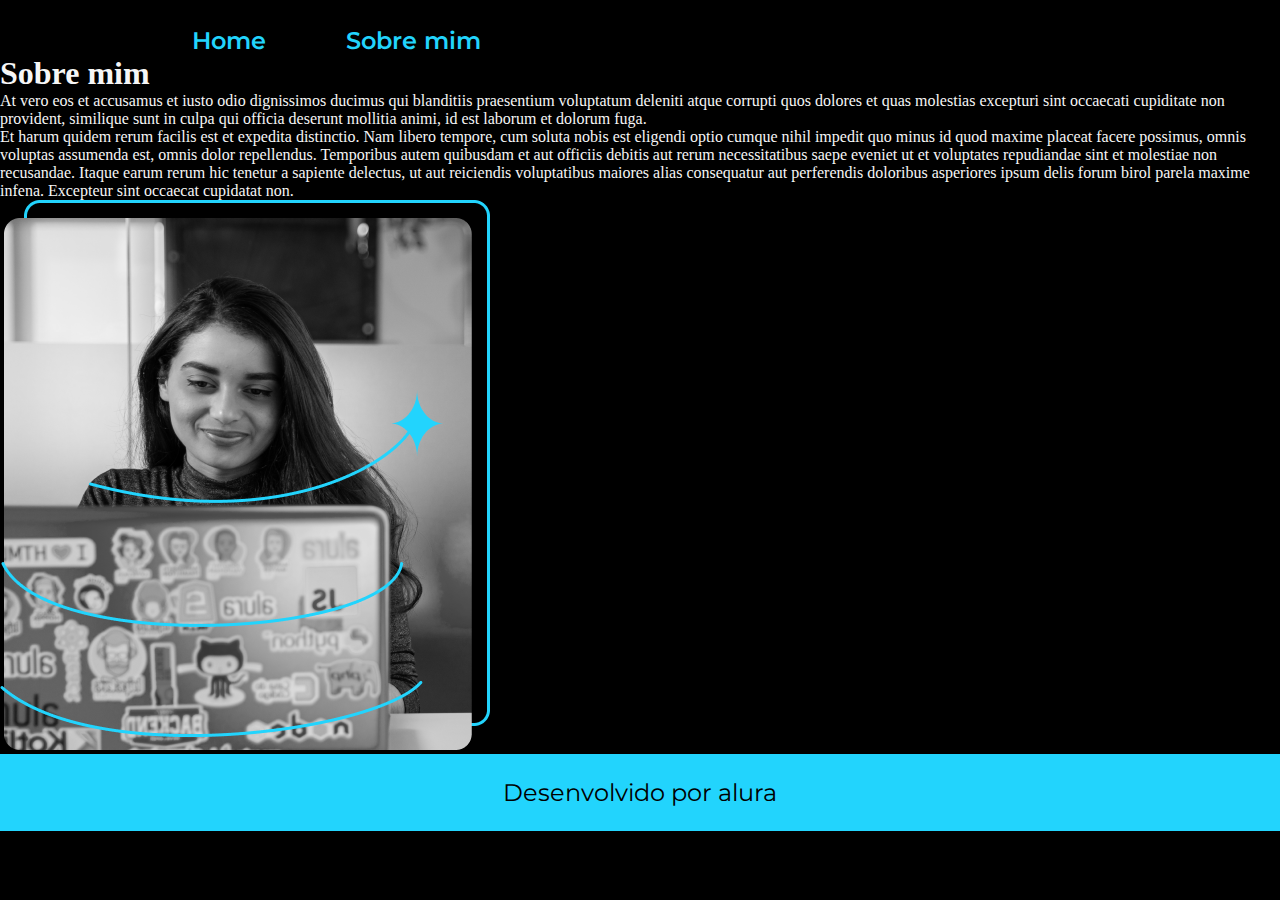
==== sobre-mim.html @ a54f47f4 "fcommit" ====
<!DOCTYPE html>
<html lang="pt-br">
<head>
    <meta charset="UTF-8">
    <meta http-equiv="X-UA-Compatible" content="IE=edge">
    <meta name="viewport" content="width=device-width, initial-scale=1.0">
    <link rel="stylesheet" href="./styles/style.css">
    <title>Sobre mim</title>
</head>
<body>
    <header class="cabecalho">
        <nav class="cabecalho__menu">
            <a href="./index.html" class="cabecalho__menu__link">Home</a>
            <a href="./sobre-mim.html" class="cabecalho__menu__link">Sobre mim</a>
        </nav>
    </header>
    <main>
        <section>
            <h1>Sobre mim</h1>
        </section>
            <p>At vero eos et accusamus et iusto odio dignissimos ducimus qui blanditiis praesentium voluptatum deleniti atque corrupti quos dolores et quas molestias excepturi sint occaecati cupiditate non provident, similique sunt in culpa qui officia deserunt mollitia animi, id est laborum et dolorum fuga.
            </p>
            
            <p>Et harum quidem rerum facilis est et expedita distinctio. Nam libero tempore, cum soluta nobis est eligendi optio cumque nihil impedit quo minus id quod maxime placeat facere possimus, omnis voluptas assumenda est, omnis dolor repellendus. Temporibus autem quibusdam et aut officiis debitis aut rerum necessitatibus saepe eveniet ut et voluptates repudiandae sint et molestiae non recusandae. Itaque earum rerum hic tenetur a sapiente delectus, ut aut reiciendis voluptatibus maiores alias consequatur aut perferendis doloribus asperiores ipsum delis forum birol parela maxime infena. Excepteur sint occaecat cupidatat non.</p>
        <img src=".//assets/Imagem.png" alt="Foto Programando">
    </main>
    <footer class="rodape">
        <p>Desenvolvido por alura</p>
    </footer>
</body>
</html>
---- styles/style.css ----
@import url('https://fonts.googleapis.com/css2?family=Krona+One&family=Montserrat:wght@400;600&display=swap');

*{
    margin: 0;
    padding: 0;
    text-decoration: none;
}
body{
    box-sizing: border-box;
    background-color: #000000;
}
.cabecalho{
    padding: 2% 0% 0% 15%;
}
.cabecalho__menu{
    display: flex;
    gap: 80px;
    flex-direction: row;
}
.cabecalho__menu__link{
    color: #22D4FD;
    font-family: 'Montserrat', sans-serif;
    font-size: 24px;
    font-weight: 600;
}
main{
    color: #f6f6f6;
}
main strong{
    color: #22D4FD;
}
.apresentacao{
    padding: 5% 15%;
    display: flex;
    align-items: center;
    justify-content: space-between;
}
.apresentacao__conteudo{
    width: 615px;
    display: flex;
    flex-direction: column;
    gap: 40px;
}
.apresentacao__conteudo__titulo{
    font-size: 36px;
    font-family: 'Krona One', sans-serif;
}
.apresentacao__conteudo__texto{
    font-size: 24px;
    font-family: 'Montserrat', sans-serif;
}
.apresentacao__links{
    display: flex;
    justify-content: space-between;
    flex-direction: column;
    align-items: center;
    gap: 32px;
}
.apresentacao__links__subtitle{
    font-family: 'Krona One', sans-serif;
    font-weight: 400;
    font-style: 24px;
}
.apresentacao__links__links{
    padding: 16px;
    border: 2px solid #22D4FD;
    border-radius: 8px;
    width: 378px;
    padding: 21.5px 0;
    color: #f6f6f6;
    text-decoration: none;
    text-align: center;
    font-size: 24px;
    font-family: 'Montserrat', sans-serif;
    font-weight: 600;
    display: flex;
    justify-content: center;
    gap: 16px;
}
.apresentacao__links__links:hover{
    background-color: #272727;
}
.rodape{
    color: #000000;
    background-color: #22D4FD;
    padding: 24px;
    text-align: center;
    font-family: 'Montserrat', sans-serif;
    font-size: 24px;
}
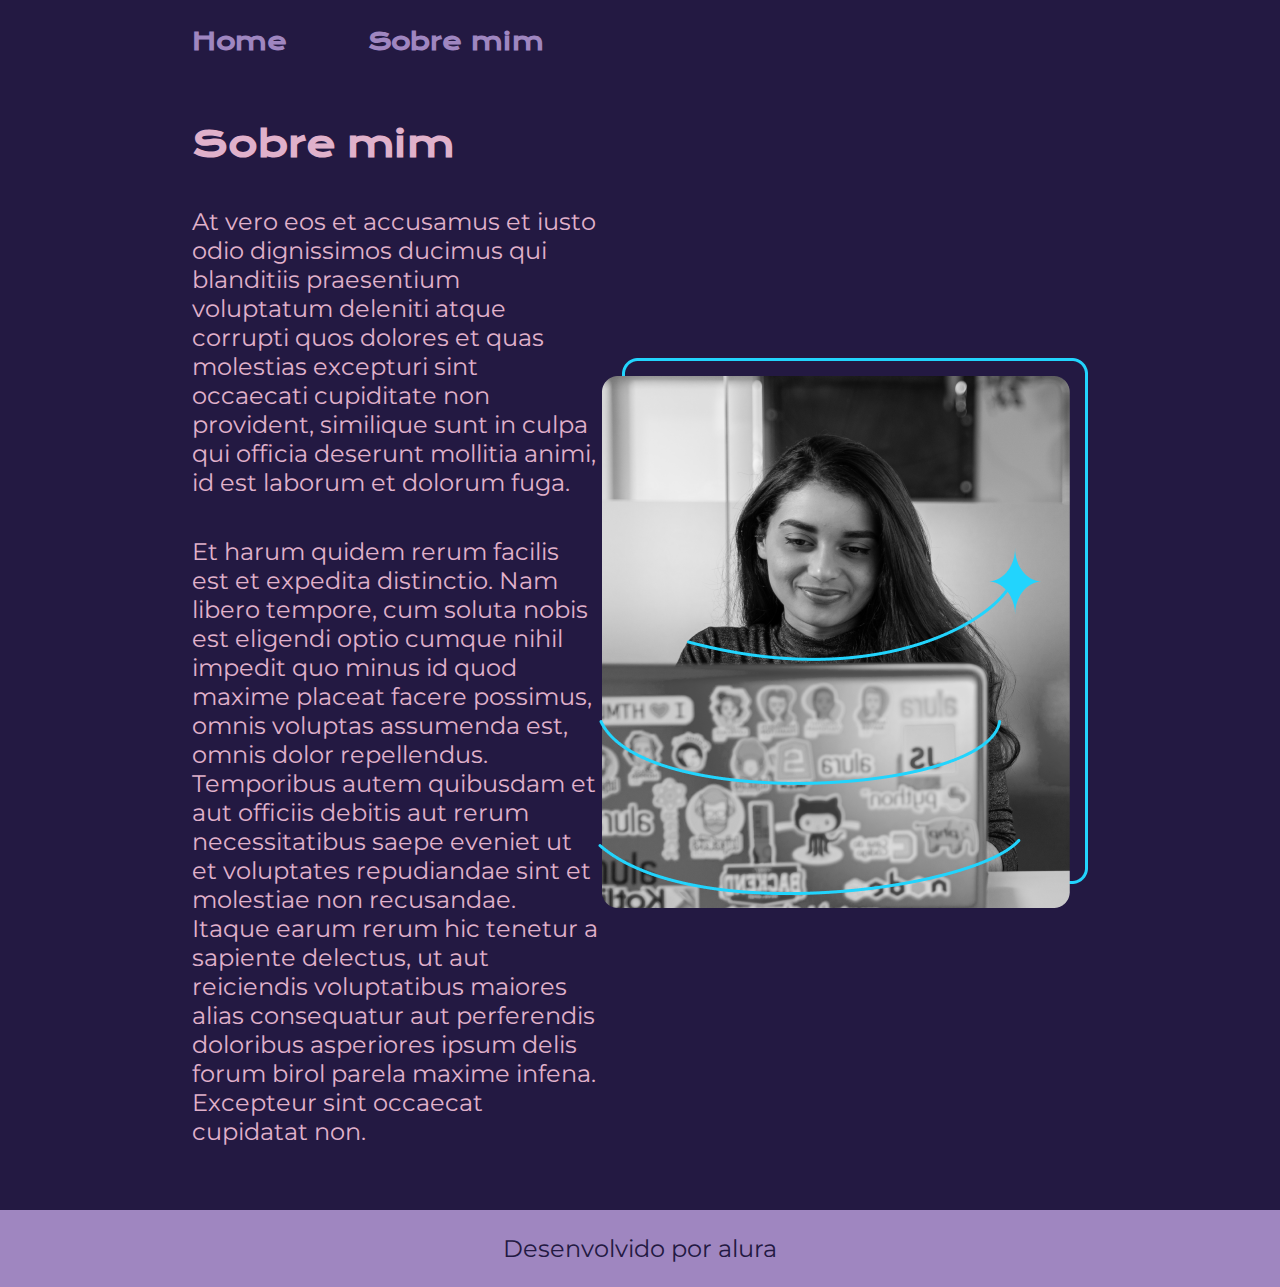
==== commit 408cbebd: "estilizando" ====
--- a/sobre-mim.html
+++ b/sobre-mim.html
@@ -14,14 +14,15 @@
             <a href="./sobre-mim.html" class="cabecalho__menu__link">Sobre mim</a>
         </nav>
     </header>
-    <main>
-        <section>
-            <h1>Sobre mim</h1>
-        </section>
-            <p>At vero eos et accusamus et iusto odio dignissimos ducimus qui blanditiis praesentium voluptatum deleniti atque corrupti quos dolores et quas molestias excepturi sint occaecati cupiditate non provident, similique sunt in culpa qui officia deserunt mollitia animi, id est laborum et dolorum fuga.
+    <main class="apresentacao">
+        <section class="apresentacao__conteudo">
+            <h1 class="apresentacao__conteudo__titulo">Sobre mim</h1>
+
+            <p class="apresentacao__conteudo__texto">At vero eos et accusamus et iusto odio dignissimos ducimus qui blanditiis praesentium voluptatum deleniti atque corrupti quos dolores et quas molestias excepturi sint occaecati cupiditate non provident, similique sunt in culpa qui officia deserunt mollitia animi, id est laborum et dolorum fuga.
             </p>
             
-            <p>Et harum quidem rerum facilis est et expedita distinctio. Nam libero tempore, cum soluta nobis est eligendi optio cumque nihil impedit quo minus id quod maxime placeat facere possimus, omnis voluptas assumenda est, omnis dolor repellendus. Temporibus autem quibusdam et aut officiis debitis aut rerum necessitatibus saepe eveniet ut et voluptates repudiandae sint et molestiae non recusandae. Itaque earum rerum hic tenetur a sapiente delectus, ut aut reiciendis voluptatibus maiores alias consequatur aut perferendis doloribus asperiores ipsum delis forum birol parela maxime infena. Excepteur sint occaecat cupidatat non.</p>
+            <p class="apresentacao__conteudo__texto">Et harum quidem rerum facilis est et expedita distinctio. Nam libero tempore, cum soluta nobis est eligendi optio cumque nihil impedit quo minus id quod maxime placeat facere possimus, omnis voluptas assumenda est, omnis dolor repellendus. Temporibus autem quibusdam et aut officiis debitis aut rerum necessitatibus saepe eveniet ut et voluptates repudiandae sint et molestiae non recusandae. Itaque earum rerum hic tenetur a sapiente delectus, ut aut reiciendis voluptatibus maiores alias consequatur aut perferendis doloribus asperiores ipsum delis forum birol parela maxime infena. Excepteur sint occaecat cupidatat non.</p>
+        </section>
         <img src=".//assets/Imagem.png" alt="Foto Programando">
     </main>
     <footer class="rodape">
--- a/styles/style.css
+++ b/styles/style.css
@@ -5,9 +5,20 @@
     padding: 0;
     text-decoration: none;
 }
+
+:root{
+    --mainColor: #231942;
+    --scndColor: #e0b1cb;
+    --trdColor:  #9f86c0;
+    --hoverColor:#5e548e;
+
+    --fontDestaque: 'Krona One', sans-serif;
+    --fontConteudo: 'Montserrat', sans-serif;
+}
+
 body{
     box-sizing: border-box;
-    background-color: #000000;
+    background-color: var(--mainColor);
 }
 .cabecalho{
     padding: 2% 0% 0% 15%;
@@ -18,16 +29,16 @@
     flex-direction: row;
 }
 .cabecalho__menu__link{
-    color: #22D4FD;
-    font-family: 'Montserrat', sans-serif;
+    color: var(--trdColor);
+    font-family: var(--fontDestaque);
     font-size: 24px;
     font-weight: 600;
 }
 main{
-    color: #f6f6f6;
+    color: var(--scndColor);
 }
 main strong{
-    color: #22D4FD;
+    color: var(--trdColor);
 }
 .apresentacao{
     padding: 5% 15%;
@@ -43,11 +54,11 @@
 }
 .apresentacao__conteudo__titulo{
     font-size: 36px;
-    font-family: 'Krona One', sans-serif;
+    font-family: var(--fontDestaque);
 }
 .apresentacao__conteudo__texto{
     font-size: 24px;
-    font-family: 'Montserrat', sans-serif;
+    font-family: var(--fontConteudo);
 }
 .apresentacao__links{
     display: flex;
@@ -57,34 +68,34 @@
     gap: 32px;
 }
 .apresentacao__links__subtitle{
-    font-family: 'Krona One', sans-serif;
+    font-family: var(--fontDestaque);
     font-weight: 400;
     font-style: 24px;
 }
 .apresentacao__links__links{
     padding: 16px;
-    border: 2px solid #22D4FD;
+    border: 2px solid var(--trdColor);
     border-radius: 8px;
     width: 378px;
     padding: 21.5px 0;
-    color: #f6f6f6;
+    color: var(--scndColor);
     text-decoration: none;
     text-align: center;
     font-size: 24px;
-    font-family: 'Montserrat', sans-serif;
+    font-family: var(--fontConteudo);
     font-weight: 600;
     display: flex;
     justify-content: center;
     gap: 16px;
 }
 .apresentacao__links__links:hover{
-    background-color: #272727;
+    background-color: var(--hoverColor);
 }
 .rodape{
-    color: #000000;
-    background-color: #22D4FD;
+    color: var(--mainColor);
+    background-color: var(--trdColor);
     padding: 24px;
     text-align: center;
-    font-family: 'Montserrat', sans-serif;
+    font-family: var(--fontConteudo);
     font-size: 24px;
 }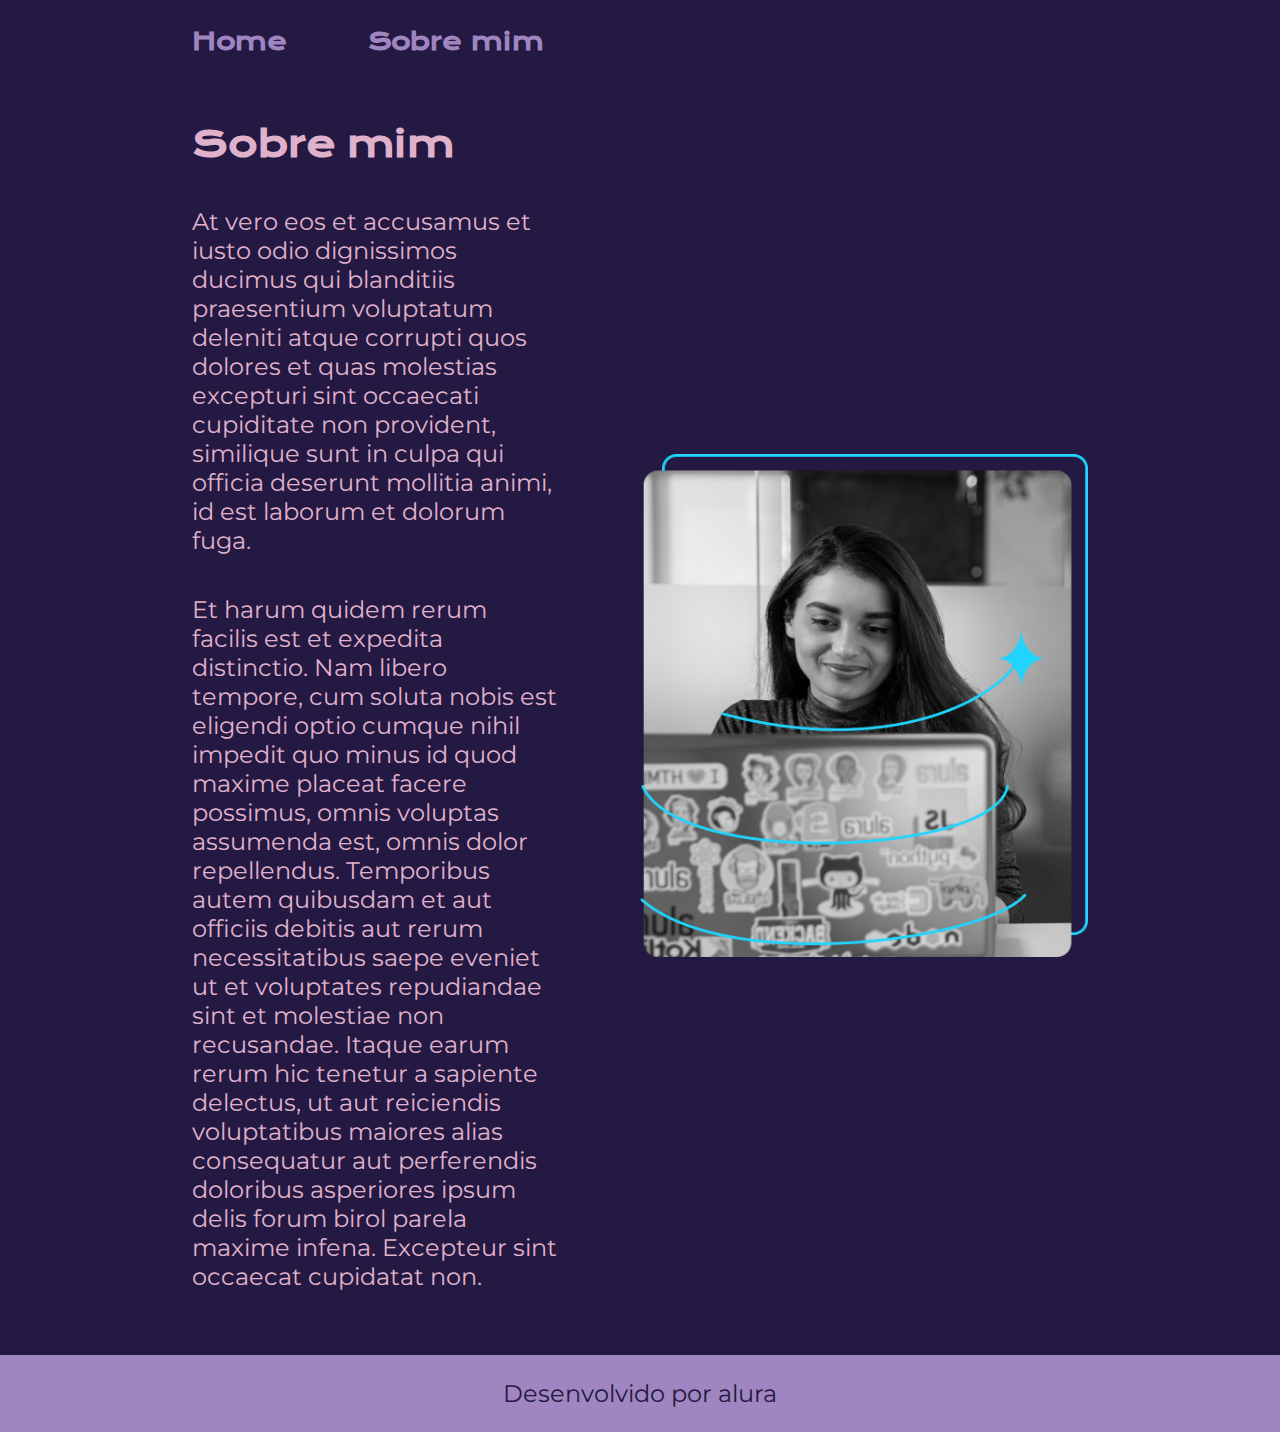
==== commit 43d2df4e: "cssResponsivel" ====
--- a/sobre-mim.html
+++ b/sobre-mim.html
@@ -23,7 +23,7 @@
             
             <p class="apresentacao__conteudo__texto">Et harum quidem rerum facilis est et expedita distinctio. Nam libero tempore, cum soluta nobis est eligendi optio cumque nihil impedit quo minus id quod maxime placeat facere possimus, omnis voluptas assumenda est, omnis dolor repellendus. Temporibus autem quibusdam et aut officiis debitis aut rerum necessitatibus saepe eveniet ut et voluptates repudiandae sint et molestiae non recusandae. Itaque earum rerum hic tenetur a sapiente delectus, ut aut reiciendis voluptatibus maiores alias consequatur aut perferendis doloribus asperiores ipsum delis forum birol parela maxime infena. Excepteur sint occaecat cupidatat non.</p>
         </section>
-        <img src=".//assets/Imagem.png" alt="Foto Programando">
+        <img class='apresentacao__img'src=".//assets/Imagem.png" alt="Foto Programando">
     </main>
     <footer class="rodape">
         <p>Desenvolvido por alura</p>
--- a/styles/style.css
+++ b/styles/style.css
@@ -31,7 +31,7 @@
 .cabecalho__menu__link{
     color: var(--trdColor);
     font-family: var(--fontDestaque);
-    font-size: 24px;
+    font-size: 1.5rem;
     font-weight: 600;
 }
 main{
@@ -45,15 +45,20 @@
     display: flex;
     align-items: center;
     justify-content: space-between;
+    gap: 82px;
+}
+
+.apresentacao__img{
+    width: 50%;
 }
 .apresentacao__conteudo{
-    width: 615px;
+    width: 50%;
     display: flex;
     flex-direction: column;
     gap: 40px;
 }
 .apresentacao__conteudo__titulo{
-    font-size: 36px;
+    font-size: 2.25rem;
     font-family: var(--fontDestaque);
 }
 .apresentacao__conteudo__texto{
@@ -70,7 +75,7 @@
 .apresentacao__links__subtitle{
     font-family: var(--fontDestaque);
     font-weight: 400;
-    font-style: 24px;
+    font-style: 1.5rem;
 }
 .apresentacao__links__links{
     padding: 16px;
@@ -81,7 +86,7 @@
     color: var(--scndColor);
     text-decoration: none;
     text-align: center;
-    font-size: 24px;
+    font-size: 1.5rem;
     font-family: var(--fontConteudo);
     font-weight: 600;
     display: flex;
@@ -98,4 +103,20 @@
     text-align: center;
     font-family: var(--fontConteudo);
     font-size: 24px;
+}
+
+@media (max-width: 1250px){
+    .cabecalho{
+     padding: 10%;   
+    }
+    .cabecalho__menu{
+        justify-content: center;
+    }
+    .apresentacao{
+        flex-direction: column-reverse;
+        padding: 5%;
+    }
+    .apresentacao__conteudo{
+        width: auto;
+    }
 }